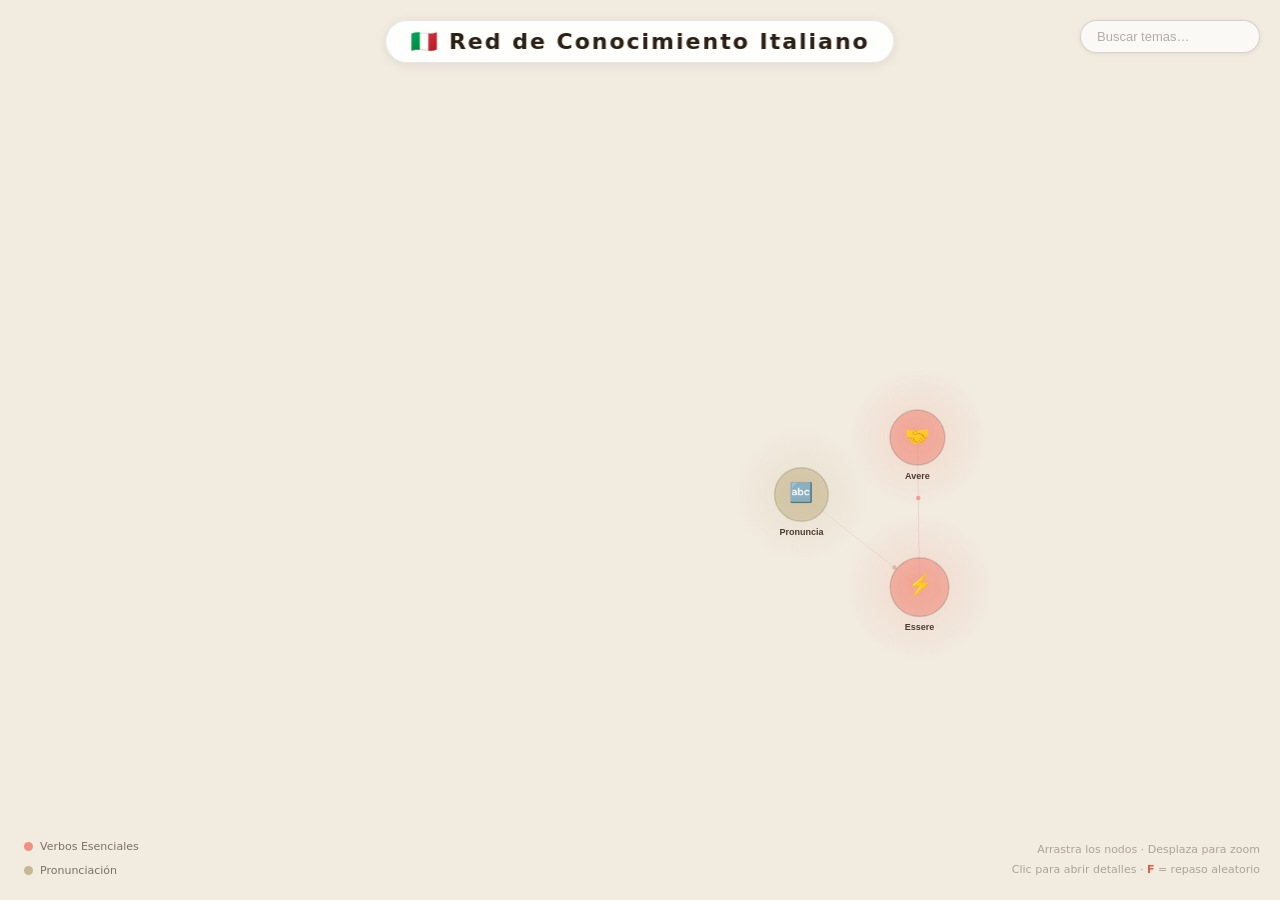
==== alina/index.html @ e7c8a72c "Initial shared engine: Nick (EN) + Alina (ES) student pages from one content source" ====
<!DOCTYPE html>
<html lang="es">
<head>
<meta charset="UTF-8">
<meta name="viewport" content="width=device-width, initial-scale=1.0">
<title>Red de Conocimiento Italiano — ¡Lecciones para Alina!</title>
<link rel="stylesheet" href="../style.css">
</head>
<body>
<canvas id="canvas"></canvas>
<div id="header">
  <h1>🇮🇹 Red de Conocimiento Italiano</h1>
</div>
<div id="search-bar">
  <input type="text" id="search-input" placeholder="Buscar temas…" oninput="filterNodes(this.value)">
</div>
<div id="legend"></div>
<div id="hint"></div>
<div id="panel">
  <div id="panel-header">
    <div id="panel-icon">📚</div>
    <div id="panel-title">Tema</div>
    <div id="panel-subtitle">Subtítulo</div>
    <button id="panel-close" onclick="closePanel()">✕</button>
  </div>
  <div id="panel-body"></div>
</div>
<div id="flashcard-overlay">
  <button id="fc-close-btn" onclick="closeDrill()">✕</button>
  <div id="fc-topic">Tema</div>
  <div id="fc-card" onclick="revealCard()">
    <div id="fc-icon">📚</div>
    <div id="fc-type-label"></div>
    <div id="fc-front"></div>
    <div id="fc-back" style="display:none"></div>
    <div id="fc-tap-hint">toca para revelar</div>
  </div>
  <div id="fc-controls">
    <button class="fc-btn" onclick="prevCard()">← Anterior</button>
    <div id="fc-progress">1 / 1</div>
    <button class="fc-btn primary" onclick="nextCard()">Siguiente →</button>
  </div>
</div>
<script src="../engine.js"></script>
<script>boot('alina');</script>
</body>
</html>
---- style.css ----
* { box-sizing: border-box; margin: 0; padding: 0; }
  body { background: #F2EBE0; font-family: 'Segoe UI', system-ui, sans-serif; overflow: hidden; color: #2C1F14; }
  #canvas { display: block; position: absolute; top: 0; left: 0; }

  #header {
    position: absolute; top: 20px; left: 50%; transform: translateX(-50%);
    text-align: center; pointer-events: none;
    background: rgba(255,255,255,0.92); backdrop-filter: blur(10px);
    padding: 8px 24px; border-radius: 40px;
    border: 1px solid rgba(44,31,20,0.1);
    box-shadow: 0 2px 12px rgba(44,31,20,0.08);
    white-space: nowrap; z-index: 5;
  }
  #header h1 { font-size: 22px; font-weight: 700; letter-spacing: 2px; color: #2C1F14; }
  #header p { font-size: 12px; color: rgba(44,31,20,0.45); margin-top: 4px; }

  #search-bar { position: absolute; top: 20px; right: 20px; }
  #search-bar input {
    background: rgba(255,255,255,0.7); border: 1px solid rgba(44,31,20,0.18);
    border-radius: 20px; padding: 8px 16px; color: #2C1F14; font-size: 13px; outline: none;
    width: 180px; transition: all 0.3s; box-shadow: 0 1px 4px rgba(44,31,20,0.08);
  }
  #search-bar input:focus { background: rgba(255,255,255,0.92); border-color: rgba(224,92,75,0.5); width: 220px; }
  #search-bar input::placeholder { color: rgba(44,31,20,0.35); }

  #legend {
    position: absolute; bottom: 20px; left: 20px;
    display: flex; flex-direction: column; gap: 5px;
  }
  .legend-item {
    display: flex; align-items: center; gap: 7px; font-size: 11px;
    color: rgba(44,31,20,0.6); cursor: pointer; padding: 3px 8px 3px 4px;
    border-radius: 20px; transition: background 0.15s, color 0.15s;
    user-select: none;
  }
  .legend-item:hover { background: rgba(44,31,20,0.07); color: rgba(44,31,20,0.9); }
  .legend-item.active { background: rgba(44,31,20,0.1); color: rgba(44,31,20,1); font-weight: 600; }
  .legend-dot { width: 9px; height: 9px; border-radius: 50%; flex-shrink: 0; }

  #hint {
    position: absolute; bottom: 20px; right: 20px;
    font-size: 11px; color: rgba(44,31,20,0.35);
    text-align: right; line-height: 1.8; pointer-events: none;
  }

  #panel {
    position: absolute; top: 0; right: -480px; width: 440px; height: 100%;
    background: #FDFAF6; border-left: 1px solid rgba(44,31,20,0.1);
    transition: right 0.4s cubic-bezier(0.16, 1, 0.3, 1);
    overflow-y: auto; pointer-events: all;
    box-shadow: -4px 0 24px rgba(44,31,20,0.08);
  }
  #panel.open { right: 0; }
  #panel::-webkit-scrollbar { width: 5px; }
  #panel::-webkit-scrollbar-track { background: transparent; }
  #panel::-webkit-scrollbar-thumb { background: rgba(44,31,20,0.12); border-radius: 3px; }

  #panel-header {
    padding: 24px 24px 16px;
    border-bottom: 1px solid rgba(44,31,20,0.08);
    position: sticky; top: 0; background: #FDFAF6; z-index: 10;
  }
  #panel-icon { font-size: 36px; margin-bottom: 8px; }
  #panel-title { font-size: 20px; font-weight: 700; color: #2C1F14; }
  #panel-subtitle { font-size: 13px; color: rgba(44,31,20,0.45); margin-top: 4px; }
  #panel-close {
    position: absolute; top: 20px; right: 20px;
    background: rgba(44,31,20,0.07); border: none; color: #2C1F14;
    width: 32px; height: 32px; border-radius: 50%; cursor: pointer; font-size: 16px;
    display: flex; align-items: center; justify-content: center; transition: background 0.2s;
  }
  #panel-close:hover { background: rgba(44,31,20,0.14); }
  #panel-body { padding: 20px 24px 40px; }

  .section { margin-bottom: 22px; }
  .section-title { font-size: 10px; text-transform: uppercase; letter-spacing: 1.5px; color: rgba(44,31,20,0.38); margin-bottom: 9px; font-weight: 600; }
  .pills { display: flex; flex-wrap: wrap; gap: 5px; }
  .pill { padding: 4px 11px; border-radius: 20px; font-size: 12px; font-weight: 500; border: 1px solid rgba(44,31,20,0.12); background: rgba(44,31,20,0.04); color: #2C1F14; }
  .rule-box { background: rgba(44,31,20,0.03); border-radius: 10px; padding: 12px 15px; font-size: 13px; line-height: 1.75; border: 1px solid rgba(44,31,20,0.08); color: #2C1F14; }
  .rule-box strong { color: #C04A38; }
  .examples-list { list-style: none; }
  .examples-list li { padding: 8px 0; border-bottom: 1px solid rgba(44,31,20,0.06); font-size: 13px; line-height: 1.5; }
  .examples-list li:last-child { border-bottom: none; }
  .it { font-style: italic; color: #3A7E8C; }
  .en { color: rgba(44,31,20,0.45); font-size: 12px; }
  .conj-table { width: 100%; border-collapse: collapse; font-size: 12px; }
  .conj-table td { padding: 6px 8px; border-bottom: 1px solid rgba(44,31,20,0.05); color: #2C1F14; }
  .conj-table tr:last-child td { border-bottom: none; }
  .pro { color: rgba(44,31,20,0.4); }
  .form { color: #3A7E8C; font-weight: 600; }
  .links-section { display: flex; flex-wrap: wrap; gap: 6px; }
  .link-btn {
    padding: 5px 12px; border-radius: 20px; font-size: 12px; cursor: pointer;
    border: 1px solid rgba(44,31,20,0.15); background: rgba(44,31,20,0.04);
    color: #2C1F14; transition: all 0.2s;
  }
  .link-btn:hover { background: rgba(44,31,20,0.09); border-color: rgba(44,31,20,0.28); }

  /* -- Flashcard -- */
  #drill-btn {
    display: inline-flex; align-items: center; gap: 6px;
    margin-top: 14px; padding: 10px 18px; border-radius: 20px; font-size: 13px; font-weight: 700;
    border: 2px solid #E05C4B; background: #E05C4B;
    color: #fff; cursor: pointer; transition: all 0.2s; width: 100%;
    justify-content: center;
  }
  #drill-btn:hover { background: #C84535; border-color: #C84535; }

  #flashcard-overlay {
    display: none; position: absolute; top: 0; left: 0; width: 100%; height: 100%;
    background: rgba(242,235,224,0.97); z-index: 100; flex-direction: column;
    align-items: center; justify-content: center; gap: 20px;
    backdrop-filter: blur(12px);
  }
  #flashcard-overlay.active { display: flex; }

  #fc-topic { font-size: 12px; text-transform: uppercase; letter-spacing: 2px; color: rgba(44,31,20,0.4); }
  #fc-card {
    width: min(480px, 90vw); background: #FDFAF6;
    border: 1.5px solid rgba(44,31,20,0.12); border-radius: 18px;
    padding: 36px 32px; text-align: center; cursor: pointer;
    transition: border-color 0.2s, transform 0.15s;
    box-shadow: 0 4px 24px rgba(44,31,20,0.08);
    min-height: 220px; display: flex; flex-direction: column;
    align-items: center; justify-content: center; gap: 16px;
    user-select: none;
  }
  #fc-card:hover { border-color: rgba(58,126,140,0.4); transform: translateY(-2px); }
  #fc-icon { font-size: 40px; }
  #fc-front { font-size: 22px; font-weight: 700; color: #3A7E8C; font-style: italic; line-height: 1.4; }
  #fc-back { font-size: 15px; color: rgba(44,31,20,0.65); line-height: 1.6; margin-top: 8px; }
  #fc-tap-hint { font-size: 12px; color: rgba(44,31,20,0.25); margin-top: 4px; }
  #fc-revealed #fc-tap-hint { display: none; }

  #fc-controls { display: flex; gap: 12px; align-items: center; }
  .fc-btn {
    padding: 10px 24px; border-radius: 20px; font-size: 13px; font-weight: 600; cursor: pointer;
    border: 1.5px solid rgba(44,31,20,0.15); background: rgba(44,31,20,0.04);
    color: #2C1F14; transition: all 0.2s;
  }
  .fc-btn:hover { background: rgba(44,31,20,0.09); }
  .fc-btn.primary { border-color: rgba(58,126,140,0.5); background: rgba(58,126,140,0.1); color: #3A7E8C; }
  .fc-btn.primary:hover { background: rgba(58,126,140,0.18); }
  #fc-progress { font-size: 12px; color: rgba(44,31,20,0.35); min-width: 60px; text-align: center; }
  #fc-close-btn {
    position: absolute; top: 22px; right: 22px;
    background: rgba(44,31,20,0.07); border: none; color: #2C1F14;
    width: 36px; height: 36px; border-radius: 50%; cursor: pointer; font-size: 18px;
    display: flex; align-items: center; justify-content: center; transition: background 0.2s;
  }
  #fc-close-btn:hover { background: rgba(44,31,20,0.14); }
  #fc-type-label { font-size: 11px; color: rgba(44,31,20,0.3); text-transform: uppercase; letter-spacing: 1px; }
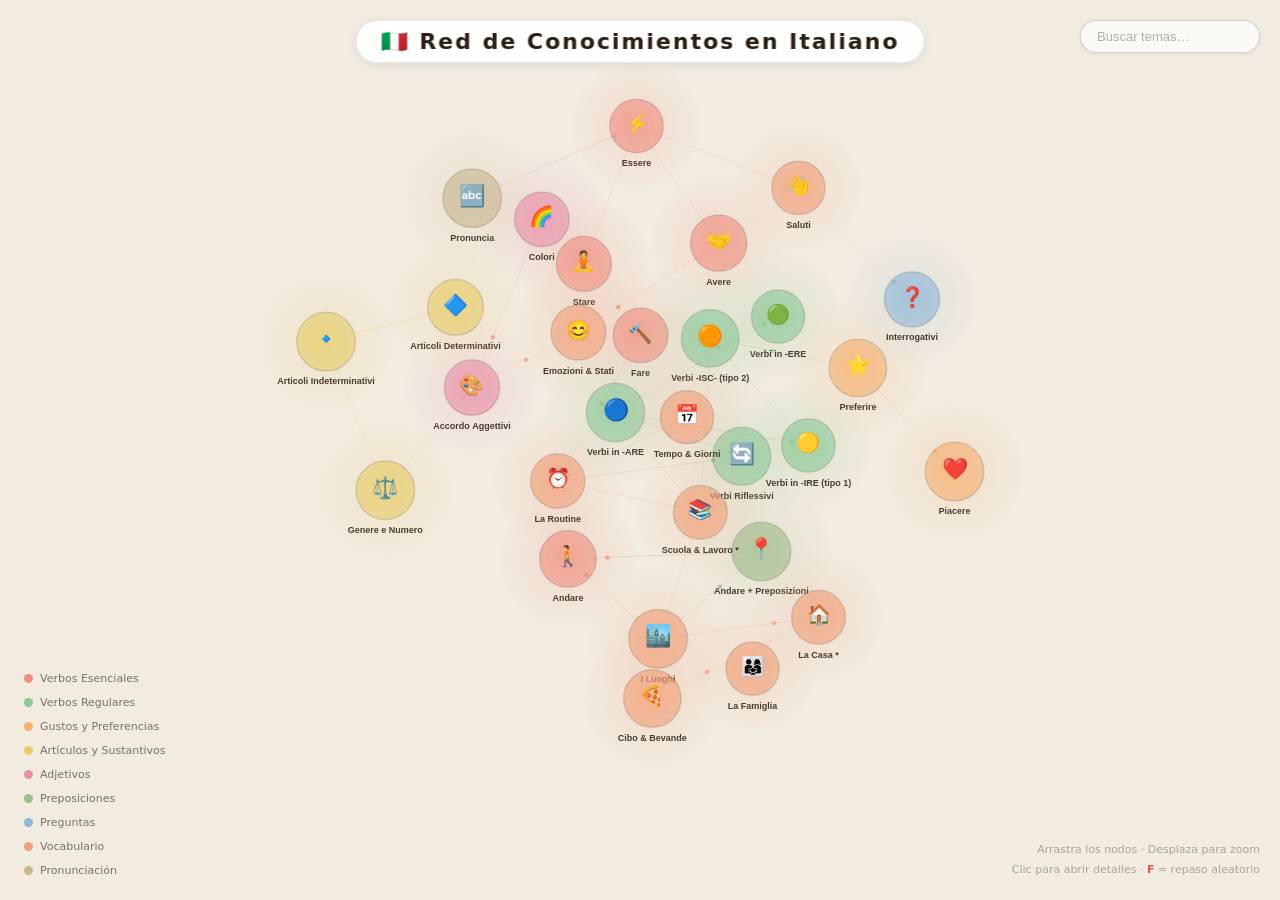
==== commit 8366477e: "Add Alina's PDF-covered topics in Spanish, fix title, remove leaked local browse-tool state files" ====
--- a/alina/index.html
+++ b/alina/index.html
@@ -3,13 +3,13 @@
 <head>
 <meta charset="UTF-8">
 <meta name="viewport" content="width=device-width, initial-scale=1.0">
-<title>Red de Conocimiento Italiano — ¡Lecciones para Alina!</title>
+<title>Red de Conocimientos en Italiano — ¡Lecciones para Alina!</title>
 <link rel="stylesheet" href="../style.css">
 </head>
 <body>
 <canvas id="canvas"></canvas>
 <div id="header">
-  <h1>🇮🇹 Red de Conocimiento Italiano</h1>
+  <h1>🇮🇹 Red de Conocimientos en Italiano</h1>
 </div>
 <div id="search-bar">
   <input type="text" id="search-input" placeholder="Buscar temas…" oninput="filterNodes(this.value)">
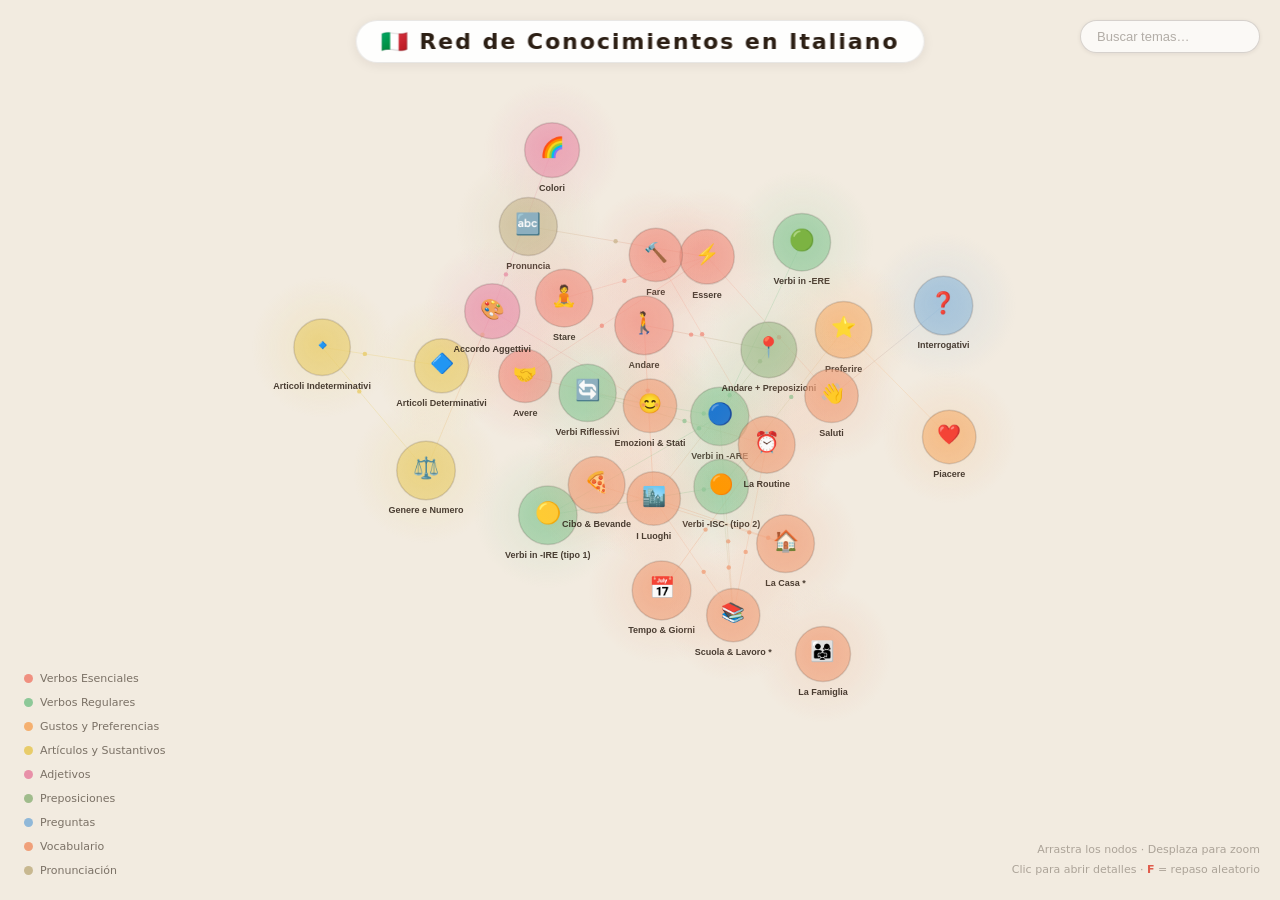
==== commit 998bf4c9: "Opt both student pages out of browser auto-translate" ====
--- a/alina/index.html
+++ b/alina/index.html
@@ -1,12 +1,13 @@
 <!DOCTYPE html>
-<html lang="es">
+<html lang="es" translate="no">
 <head>
 <meta charset="UTF-8">
 <meta name="viewport" content="width=device-width, initial-scale=1.0">
+<meta name="google" content="notranslate">
 <title>Red de Conocimientos en Italiano — ¡Lecciones para Alina!</title>
 <link rel="stylesheet" href="../style.css">
 </head>
-<body>
+<body class="notranslate">
 <canvas id="canvas"></canvas>
 <div id="header">
   <h1>🇮🇹 Red de Conocimientos en Italiano</h1>
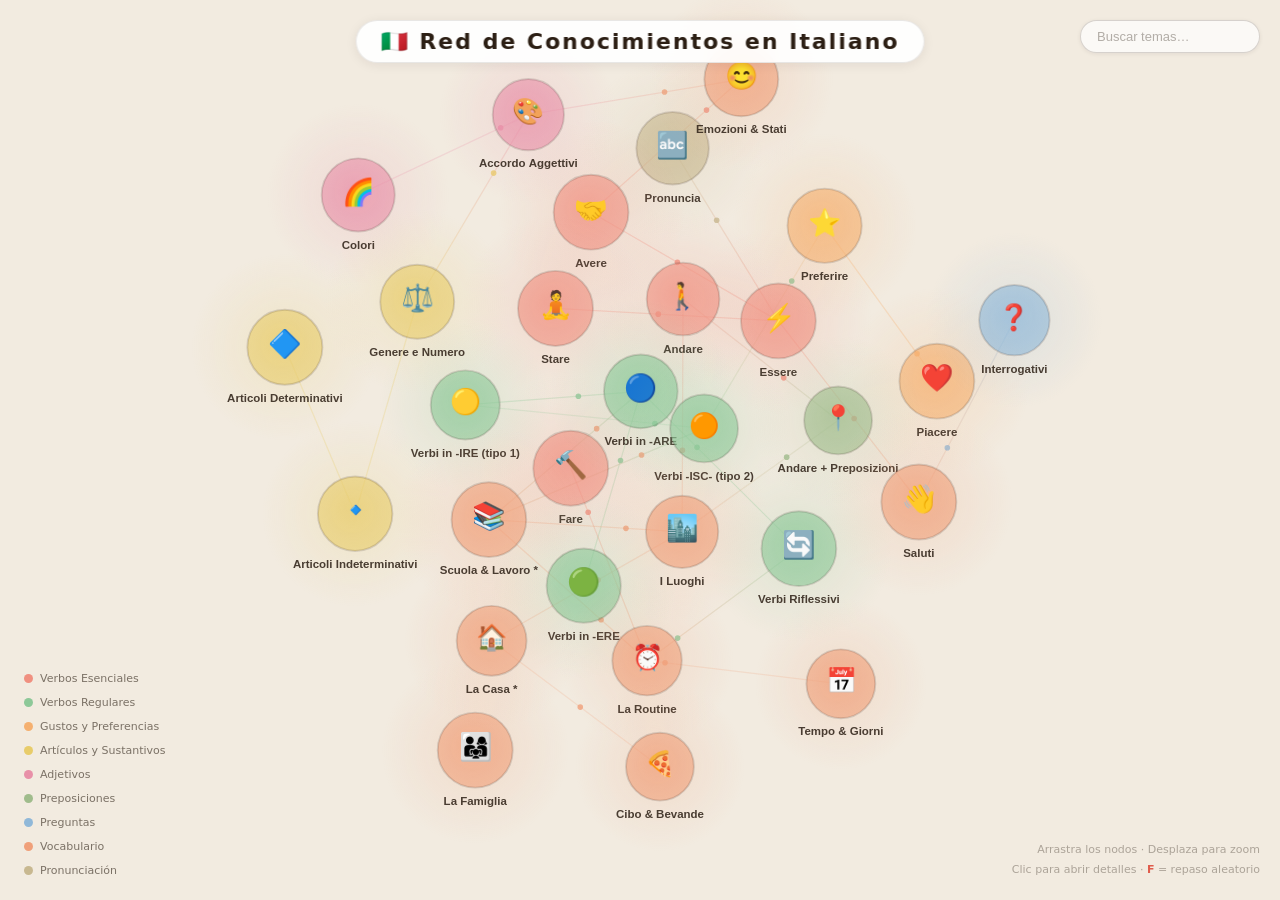
==== commit 67e1a998: "Disable native browser pinch-zoom so it doesn't fight the app's own canvas zoom" ====
--- a/alina/index.html
+++ b/alina/index.html
@@ -2,7 +2,7 @@
 <html lang="es" translate="no">
 <head>
 <meta charset="UTF-8">
-<meta name="viewport" content="width=device-width, initial-scale=1.0">
+<meta name="viewport" content="width=device-width, initial-scale=1.0, maximum-scale=1.0, user-scalable=no">
 <meta name="google" content="notranslate">
 <title>Red de Conocimientos en Italiano — ¡Lecciones para Alina!</title>
 <link rel="stylesheet" href="../style.css">
--- a/style.css
+++ b/style.css
@@ -1,6 +1,10 @@
-  * { box-sizing: border-box; margin: 0; padding: 0; }
-  body { background: #F2EBE0; font-family: 'Segoe UI', system-ui, sans-serif; overflow: hidden; color: #2C1F14; }
-  #canvas { display: block; position: absolute; top: 0; left: 0; }
+  * { box-sizing: border-box; margin: 0; padding: 0; -webkit-tap-highlight-color: transparent; touch-action: none; }
+  html, body { height: 100%; overflow: hidden; overscroll-behavior: none; touch-action: none; }
+  body { background: #F2EBE0; font-family: 'Segoe UI', system-ui, sans-serif; color: #2C1F14; }
+  #canvas { display: block; position: absolute; top: 0; left: 0; touch-action: none; }
+  #search-bar input { touch-action: auto; }
+  #panel { touch-action: auto; }
+  #flashcard-overlay { touch-action: auto; }
 
   #header {
     position: absolute; top: 20px; left: 50%; transform: translateX(-50%);
@@ -150,3 +154,33 @@
   }
   #fc-close-btn:hover { background: rgba(44,31,20,0.14); }
   #fc-type-label { font-size: 11px; color: rgba(44,31,20,0.3); text-transform: uppercase; letter-spacing: 1px; }
+
+  /* -- Mobile -- */
+  @media (max-width: 640px) {
+    #header { top: 10px; padding: 6px 14px; max-width: calc(100vw - 20px); }
+    #header h1 { font-size: 13px; letter-spacing: 0; white-space: normal; }
+
+    #search-bar { top: 62px; right: 10px; }
+    #search-bar input { width: 110px; font-size: 12px; padding: 7px 12px; }
+    #search-bar input:focus { width: 140px; }
+
+    #hint { display: none; }
+
+    #legend {
+      left: 10px; right: 10px; bottom: 10px; top: auto;
+      flex-direction: row; flex-wrap: nowrap; overflow-x: auto;
+      gap: 4px; padding-bottom: 2px; -webkit-overflow-scrolling: touch;
+    }
+    .legend-item { font-size: 10px; padding: 4px 9px 4px 6px; flex-shrink: 0; }
+    .legend-dot { width: 7px; height: 7px; }
+
+    #panel { width: 100%; right: -100%; }
+    #panel-header { padding: 18px 18px 14px; }
+    #panel-body { padding: 16px 18px 32px; }
+    #panel-icon { font-size: 30px; }
+    #panel-title { font-size: 18px; }
+
+    #fc-card { padding: 26px 22px; min-height: 180px; }
+    #fc-front { font-size: 19px; }
+    .fc-btn { padding: 9px 16px; }
+  }
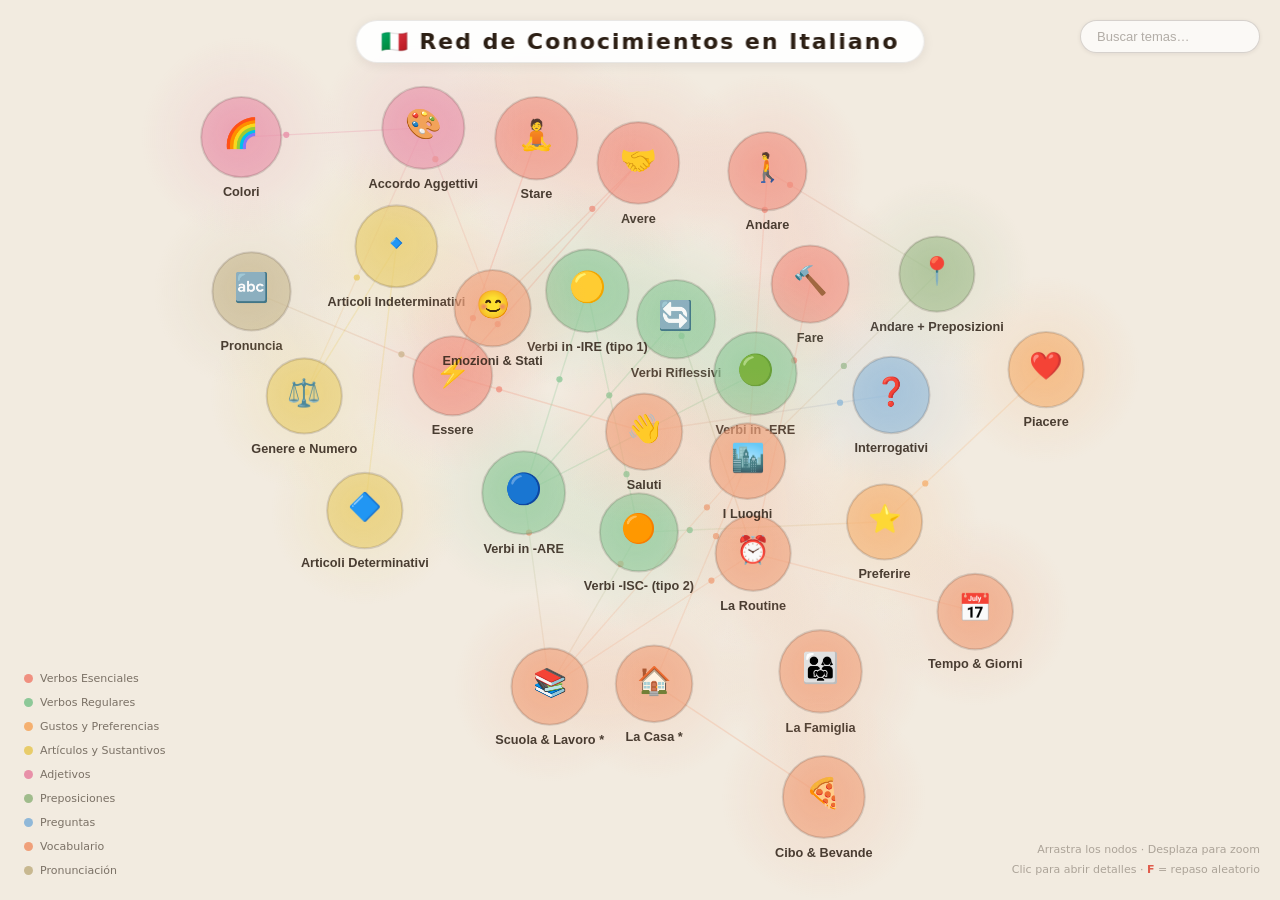
==== commit 206ed8e4: "Add GoatCounter visit tracking to both student pages" ====
--- a/alina/index.html
+++ b/alina/index.html
@@ -44,5 +44,8 @@
 </div>
 <script src="../engine.js"></script>
 <script>boot('alina');</script>
+<script data-goatcounter="https://laurikitita.goatcounter.com/count"
+        data-goatcounter-settings='{"path": "alina"}'
+        async src="//gc.zgo.at/count.js"></script>
 </body>
 </html>
--- a/style.css
+++ b/style.css
@@ -2,9 +2,14 @@
   html, body { height: 100%; overflow: hidden; overscroll-behavior: none; touch-action: none; }
   body { background: #F2EBE0; font-family: 'Segoe UI', system-ui, sans-serif; color: #2C1F14; }
   #canvas { display: block; position: absolute; top: 0; left: 0; touch-action: none; }
-  #search-bar input { touch-action: auto; }
-  #panel { touch-action: auto; }
-  #flashcard-overlay { touch-action: auto; }
+  /* touch-action isn't inherited, so every interactive/scrollable UI
+     overlay needs its descendants opted back in explicitly, not just
+     the container itself (that was the bug: buttons/links/pills inside
+     these still had touch-action:none from the universal rule above). */
+  #search-bar, #search-bar * { touch-action: auto; }
+  #panel, #panel * { touch-action: auto; }
+  #flashcard-overlay, #flashcard-overlay * { touch-action: auto; }
+  #legend, #legend * { touch-action: auto; }
 
   #header {
     position: absolute; top: 20px; left: 50%; transform: translateX(-50%);
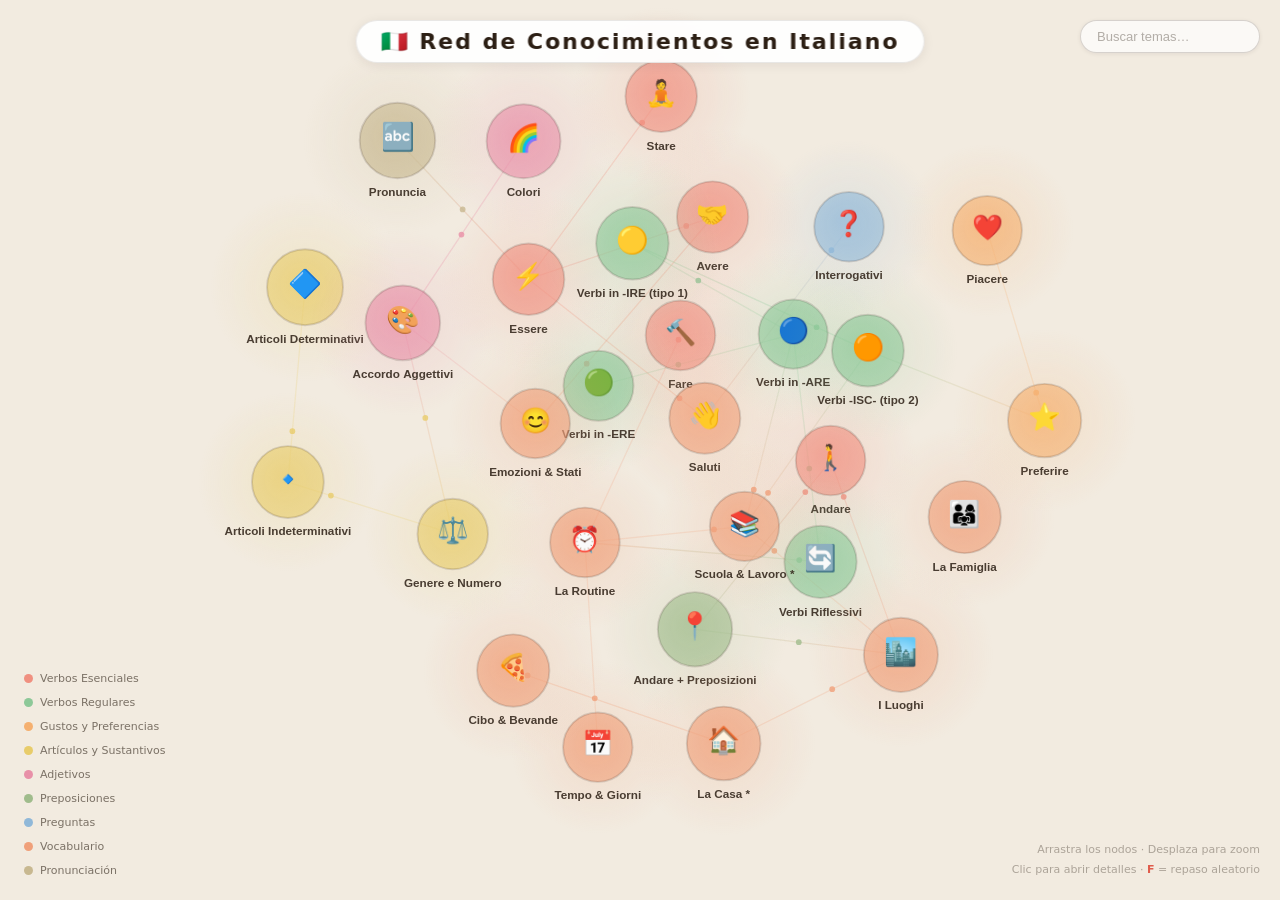
==== commit 6d242dd5: "Replace GoatCounter's built-in opt-out toggle with our own reliable notrack flag" ====
--- a/alina/index.html
+++ b/alina/index.html
@@ -43,9 +43,6 @@
   </div>
 </div>
 <script src="../engine.js"></script>
-<script>boot('alina');</script>
-<script data-goatcounter="https://laurikitita.goatcounter.com/count"
-        data-goatcounter-settings='{"path": "alina"}'
-        async src="//gc.zgo.at/count.js"></script>
+<script>boot('alina'); initTracking('alina');</script>
 </body>
 </html>
